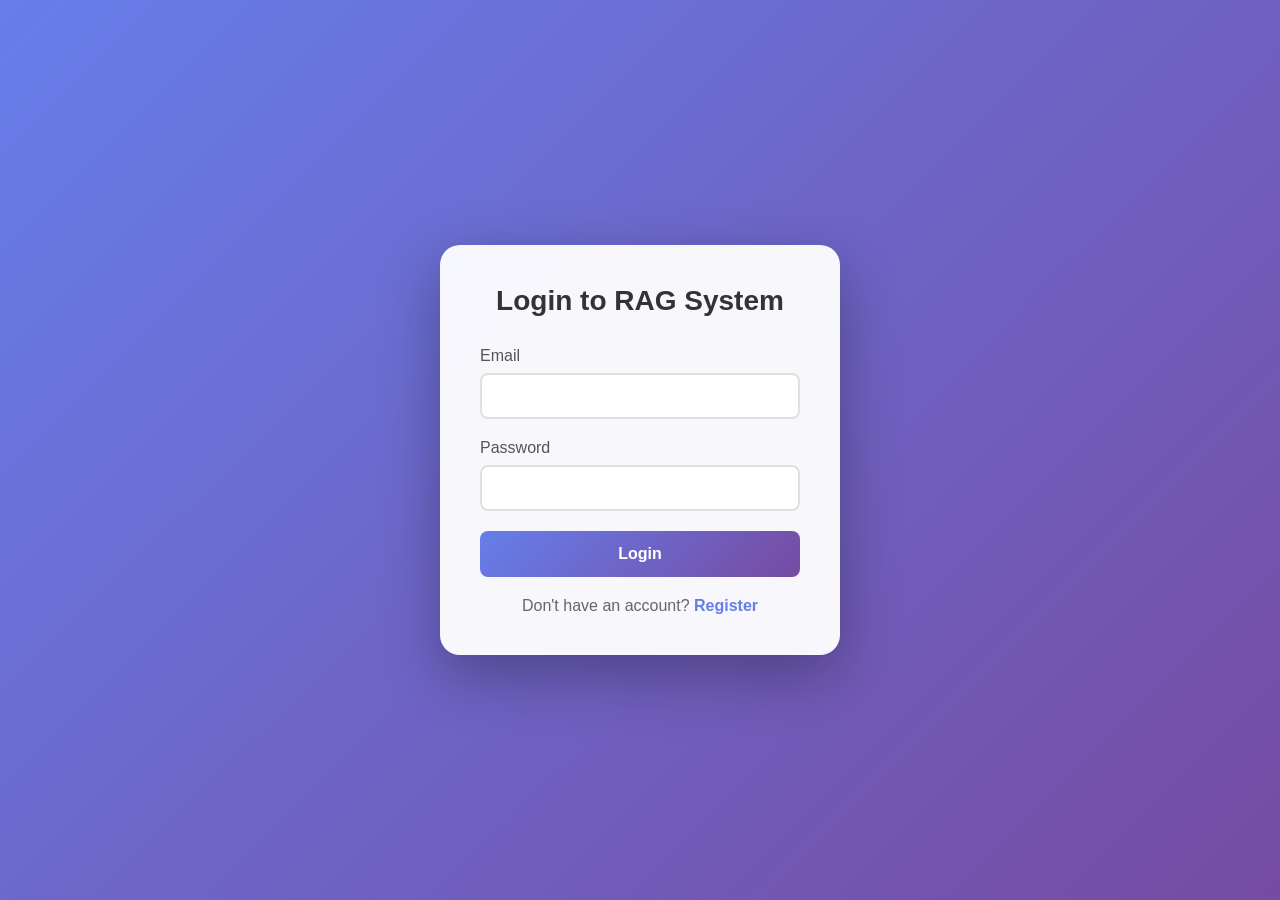
==== templates/login.html @ b16ab8b6 "Added Login functionality to current project" ====
<!DOCTYPE html>
<html lang="en">
<head>
    <meta charset="UTF-8">
    <meta name="viewport" content="width=device-width, initial-scale=1.0">
    <title>Login - RAG System</title>
    <style>
        * {
            margin: 0;
            padding: 0;
            box-sizing: border-box;
        }

        body {
            font-family: 'Segoe UI', Tahoma, Geneva, Verdana, sans-serif;
            background: linear-gradient(135deg, #667eea 0%, #764ba2 100%);
            min-height: 100vh;
            display: flex;
            justify-content: center;
            align-items: center;
        }

        .container {
            background: rgba(255, 255, 255, 0.95);
            padding: 40px;
            border-radius: 20px;
            box-shadow: 0 20px 60px rgba(0, 0, 0, 0.3);
            width: 100%;
            max-width: 400px;
        }

        h2 {
            text-align: center;
            color: #333;
            margin-bottom: 30px;
            font-size: 28px;
        }

        .form-group {
            margin-bottom: 20px;
        }

        label {
            display: block;
            margin-bottom: 8px;
            color: #555;
            font-weight: 500;
        }

        input {
            width: 100%;
            padding: 12px;
            border: 2px solid #e0e0e0;
            border-radius: 8px;
            font-size: 16px;
            transition: border-color 0.3s;
        }

        input:focus {
            outline: none;
            border-color: #667eea;
        }

        button {
            width: 100%;
            padding: 14px;
            background: linear-gradient(135deg, #667eea 0%, #764ba2 100%);
            color: white;
            border: none;
            border-radius: 8px;
            font-size: 16px;
            font-weight: 600;
            cursor: pointer;
            transition: transform 0.2s;
        }

        button:hover {
            transform: translateY(-2px);
        }

        button:active {
            transform: translateY(0);
        }

        button:disabled {
            opacity: 0.6;
            cursor: not-allowed;
            transform: none;
        }

        .toggle-form {
            text-align: center;
            margin-top: 20px;
            color: #666;
        }

        .toggle-form a {
            color: #667eea;
            text-decoration: none;
            font-weight: 600;
            cursor: pointer;
        }

        .toggle-form a:hover {
            text-decoration: underline;
        }

        .error {
            background: #fee;
            color: #c33;
            padding: 12px;
            border-radius: 8px;
            margin-bottom: 20px;
            display: none;
        }

        .success {
            background: #efe;
            color: #3c3;
            padding: 12px;
            border-radius: 8px;
            margin-bottom: 20px;
            display: none;
        }
    </style>
</head>
<body>
    <div class="container">
        <h2 id="formTitle">Login to RAG System</h2>
        
        <div class="error" id="errorMsg"></div>
        <div class="success" id="successMsg"></div>
        
        <form id="authForm">
            <div class="form-group">
                <label for="email">Email</label>
                <input type="email" id="email" required autocomplete="email">
            </div>
            
            <div class="form-group">
                <label for="password">Password</label>
                <input type="password" id="password" required autocomplete="current-password">
            </div>
            
            <button type="submit" id="submitBtn">Login</button>
        </form>
        
        <div class="toggle-form">
            <span>Don't have an account? <a id="toggleLink">Register</a></span>
        </div>
    </div>

    <script>
        let isLogin = true;
        const form = document.getElementById('authForm');
        const formTitle = document.getElementById('formTitle');
        const submitBtn = document.getElementById('submitBtn');
        const toggleLink = document.getElementById('toggleLink');
        const errorMsg = document.getElementById('errorMsg');
        const successMsg = document.getElementById('successMsg');
        const emailInput = document.getElementById('email');
        const passwordInput = document.getElementById('password');

        // Toggle between login and register
        toggleLink.addEventListener('click', (e) => {
            e.preventDefault();
            isLogin = !isLogin;
            
            if (isLogin) {
                formTitle.textContent = 'Login to RAG System';
                submitBtn.textContent = 'Login';
                document.querySelector('.toggle-form').innerHTML = 'Don\'t have an account? <a id="toggleLink">Register</a>';
                emailInput.setAttribute('autocomplete', 'email');
                passwordInput.setAttribute('autocomplete', 'current-password');
            } else {
                formTitle.textContent = 'Register for RAG System';
                submitBtn.textContent = 'Register';
                document.querySelector('.toggle-form').innerHTML = 'Already have an account? <a id="toggleLink">Login</a>';
                emailInput.setAttribute('autocomplete', 'email');
                passwordInput.setAttribute('autocomplete', 'new-password');
            }
            
            // Re-attach event listener to new toggle link
            document.getElementById('toggleLink').addEventListener('click', arguments.callee);
            
            // Clear messages
            errorMsg.style.display = 'none';
            successMsg.style.display = 'none';
            
            // Clear form
            form.reset();
        });

        // Handle form submission
        form.addEventListener('submit', async (e) => {
            e.preventDefault();
            
            const email = emailInput.value.trim();
            const password = passwordInput.value;
            
            // Validate inputs
            if (!email || !password) {
                showError('Please fill in all fields');
                return;
            }
            
            // Clear previous messages
            errorMsg.style.display = 'none';
            successMsg.style.display = 'none';
            
            // Disable submit button
            submitBtn.disabled = true;
            submitBtn.textContent = isLogin ? 'Logging in...' : 'Registering...';
            
            try {
                const endpoint = isLogin ? '/login' : '/register';
                const response = await fetch(endpoint, {
                    method: 'POST',
                    headers: {
                        'Content-Type': 'application/json'
                    },
                    body: JSON.stringify({ email, password })
                });
                
                const data = await response.json();
                
                if (response.ok) {
                    // Store user email in localStorage
                    localStorage.setItem('user_email', email);
                    
                    // Show success message
                    showSuccess(data.message || (isLogin ? 'Login successful!' : 'Registration successful!'));
                    
                    // Redirect to main page
                    setTimeout(() => {
                        window.location.href = '/';
                    }, 1000);
                } else {
                    showError(data.error || 'An error occurred. Please try again.');
                }
            } catch (error) {
                console.error('Auth error:', error);
                showError('Network error. Please check your connection and try again.');
            } finally {
                // Re-enable submit button
                submitBtn.disabled = false;
                submitBtn.textContent = isLogin ? 'Login' : 'Register';
            }
        });

        function showError(message) {
            errorMsg.textContent = message;
            errorMsg.style.display = 'block';
        }

        function showSuccess(message) {
            successMsg.textContent = message;
            successMsg.style.display = 'block';
        }

        // Check if user is already logged in
        window.addEventListener('DOMContentLoaded', () => {
            const userEmail = localStorage.getItem('user_email');
            if (userEmail) {
                // User is already logged in, redirect to main page
                window.location.href = '/';
            }
        });
    </script>
</body>
</html>
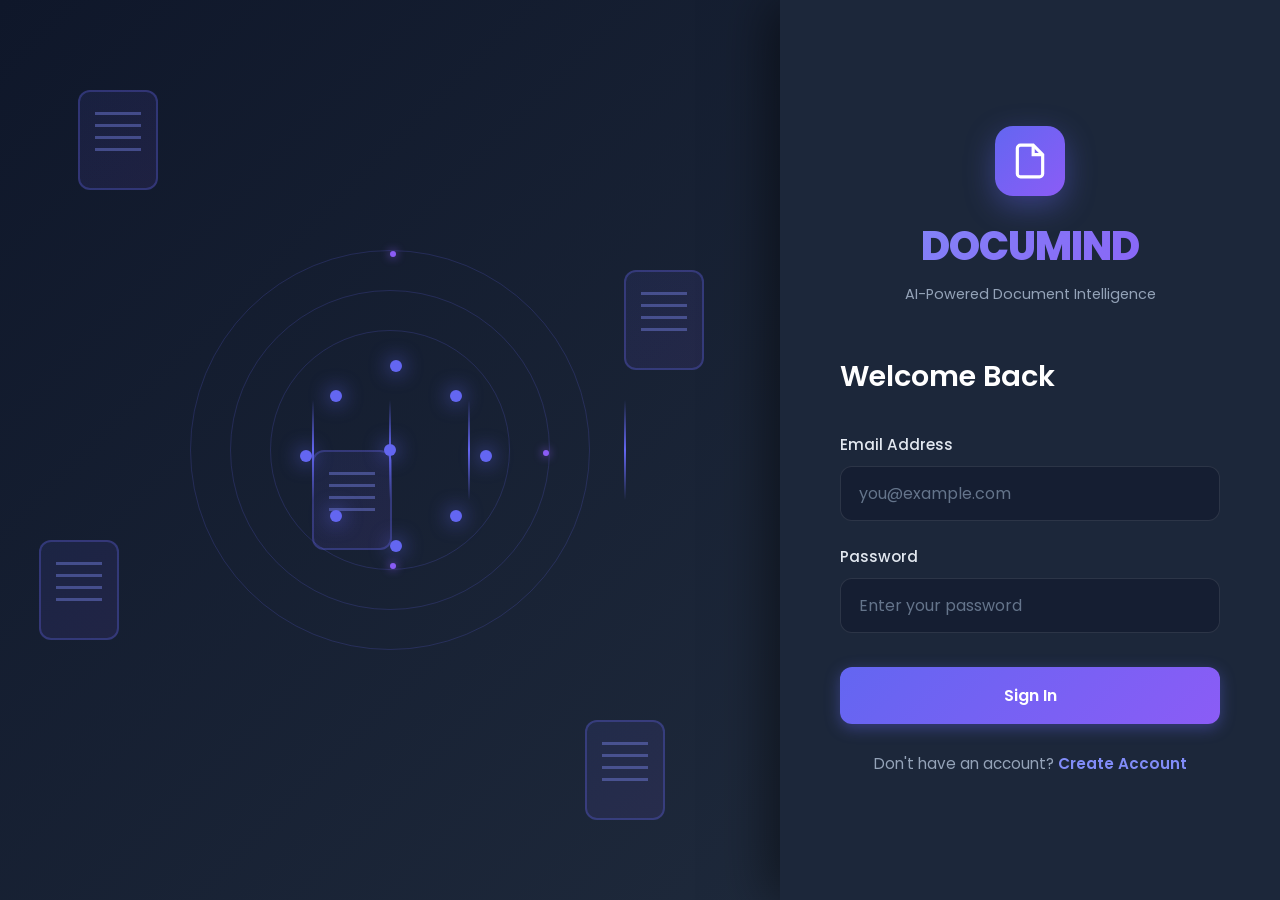
==== commit 328abcfb: "Updated CSS changes" ====
--- a/templates/login.html
+++ b/templates/login.html
@@ -3,269 +3,112 @@
 <head>
     <meta charset="UTF-8">
     <meta name="viewport" content="width=device-width, initial-scale=1.0">
-    <title>Login - RAG System</title>
-    <style>
-        * {
-            margin: 0;
-            padding: 0;
-            box-sizing: border-box;
-        }
-
-        body {
-            font-family: 'Segoe UI', Tahoma, Geneva, Verdana, sans-serif;
-            background: linear-gradient(135deg, #667eea 0%, #764ba2 100%);
-            min-height: 100vh;
-            display: flex;
-            justify-content: center;
-            align-items: center;
-        }
-
-        .container {
-            background: rgba(255, 255, 255, 0.95);
-            padding: 40px;
-            border-radius: 20px;
-            box-shadow: 0 20px 60px rgba(0, 0, 0, 0.3);
-            width: 100%;
-            max-width: 400px;
-        }
-
-        h2 {
-            text-align: center;
-            color: #333;
-            margin-bottom: 30px;
-            font-size: 28px;
-        }
-
-        .form-group {
-            margin-bottom: 20px;
-        }
-
-        label {
-            display: block;
-            margin-bottom: 8px;
-            color: #555;
-            font-weight: 500;
-        }
-
-        input {
-            width: 100%;
-            padding: 12px;
-            border: 2px solid #e0e0e0;
-            border-radius: 8px;
-            font-size: 16px;
-            transition: border-color 0.3s;
-        }
-
-        input:focus {
-            outline: none;
-            border-color: #667eea;
-        }
-
-        button {
-            width: 100%;
-            padding: 14px;
-            background: linear-gradient(135deg, #667eea 0%, #764ba2 100%);
-            color: white;
-            border: none;
-            border-radius: 8px;
-            font-size: 16px;
-            font-weight: 600;
-            cursor: pointer;
-            transition: transform 0.2s;
-        }
-
-        button:hover {
-            transform: translateY(-2px);
-        }
-
-        button:active {
-            transform: translateY(0);
-        }
-
-        button:disabled {
-            opacity: 0.6;
-            cursor: not-allowed;
-            transform: none;
-        }
-
-        .toggle-form {
-            text-align: center;
-            margin-top: 20px;
-            color: #666;
-        }
-
-        .toggle-form a {
-            color: #667eea;
-            text-decoration: none;
-            font-weight: 600;
-            cursor: pointer;
-        }
-
-        .toggle-form a:hover {
-            text-decoration: underline;
-        }
-
-        .error {
-            background: #fee;
-            color: #c33;
-            padding: 12px;
-            border-radius: 8px;
-            margin-bottom: 20px;
-            display: none;
-        }
-
-        .success {
-            background: #efe;
-            color: #3c3;
-            padding: 12px;
-            border-radius: 8px;
-            margin-bottom: 20px;
-            display: none;
-        }
-    </style>
+    <title>DocuMind - Login</title>
+    <link href="https://fonts.googleapis.com/css2?family=Poppins:wght@300;400;500;600;700;800&display=swap" rel="stylesheet">
+    <link rel="stylesheet" href="/static/login_style.css">
 </head>
 <body>
-    <div class="container">
-        <h2 id="formTitle">Login to RAG System</h2>
-        
-        <div class="error" id="errorMsg"></div>
-        <div class="success" id="successMsg"></div>
-        
-        <form id="authForm">
-            <div class="form-group">
-                <label for="email">Email</label>
-                <input type="email" id="email" required autocomplete="email">
+    <div class="left-section">
+        <div class="animation-container">
+            <div class="floating-docs">
+                <div class="doc-icon"></div>
+                <div class="doc-icon"></div>
+                <div class="doc-icon"></div>
+                <div class="doc-icon"></div>
+                <div class="doc-icon"></div>
             </div>
-            
-            <div class="form-group">
-                <label for="password">Password</label>
-                <input type="password" id="password" required autocomplete="current-password">
+
+            <div class="data-stream"></div>
+            <div class="data-stream"></div>
+            <div class="data-stream"></div>
+            <div class="data-stream"></div>
+
+            <div class="orbit-container">
+                <div class="orbit">
+                    <div class="particle"></div>
+                </div>
+                <div class="orbit">
+                    <div class="particle"></div>
+                </div>
+                <div class="orbit">
+                    <div class="particle"></div>
+                </div>
             </div>
-            
-            <button type="submit" id="submitBtn">Login</button>
-        </form>
-        
-        <div class="toggle-form">
-            <span>Don't have an account? <a id="toggleLink">Register</a></span>
+
+            <div class="ai-core">
+                <div class="neural-network">
+                    <div class="node"></div>
+                    <div class="node"></div>
+                    <div class="node"></div>
+                    <div class="node"></div>
+                    <div class="node"></div>
+                    <div class="node"></div>
+                    <div class="node"></div>
+                    <div class="node"></div>
+                    <div class="node"></div>
+                </div>
+            </div>
         </div>
     </div>
 
-    <script>
-        let isLogin = true;
-        const form = document.getElementById('authForm');
-        const formTitle = document.getElementById('formTitle');
-        const submitBtn = document.getElementById('submitBtn');
-        const toggleLink = document.getElementById('toggleLink');
-        const errorMsg = document.getElementById('errorMsg');
-        const successMsg = document.getElementById('successMsg');
-        const emailInput = document.getElementById('email');
-        const passwordInput = document.getElementById('password');
+    <div class="right-section">
+        <div class="login-container">
+            <div class="logo-section">
+                <div class="logo-icon">
+                    <svg viewBox="0 0 24 24" fill="none" stroke="currentColor" stroke-width="2">
+                        <path d="M14 2H6a2 2 0 0 0-2 2v16a2 2 0 0 0 2 2h12a2 2 0 0 0 2-2V8z"></path>
+                        <polyline points="14 2 14 8 20 8"></polyline>
+                    </svg>
+                </div>
+                <h1>DOCUMIND</h1>
+                <p class="subtitle">AI-Powered Document Intelligence</p>
+            </div>
+            
+            <h2 id="formTitle">Welcome Back</h2>
+            
+            <div class="error" id="errorMsg"></div>
+            <div class="success" id="successMsg"></div>
+            
+            <form id="authForm">
+                <div class="form-group">
+                    <label for="email">Email Address</label>
+                    <input type="email" id="email" placeholder="you@example.com" required autocomplete="email">
+                </div>
+                
+                <div class="form-group">
+                    <label for="password">Password</label>
+                    <input type="password" id="password" placeholder="Enter your password" required autocomplete="current-password">
+                </div>
+                
+                <button type="submit" id="submitBtn">Sign In</button>
+            </form>
+            
+            <div class="toggle-form">
+                <span>Don't have an account? <a id="toggleLink">Create Account</a></span>
+            </div>
+        </div>
+    </div>
 
-        // Toggle between login and register
-        toggleLink.addEventListener('click', (e) => {
-            e.preventDefault();
-            isLogin = !isLogin;
-            
-            if (isLogin) {
-                formTitle.textContent = 'Login to RAG System';
-                submitBtn.textContent = 'Login';
-                document.querySelector('.toggle-form').innerHTML = 'Don\'t have an account? <a id="toggleLink">Register</a>';
-                emailInput.setAttribute('autocomplete', 'email');
-                passwordInput.setAttribute('autocomplete', 'current-password');
-            } else {
-                formTitle.textContent = 'Register for RAG System';
-                submitBtn.textContent = 'Register';
-                document.querySelector('.toggle-form').innerHTML = 'Already have an account? <a id="toggleLink">Login</a>';
-                emailInput.setAttribute('autocomplete', 'email');
-                passwordInput.setAttribute('autocomplete', 'new-password');
-            }
-            
-            // Re-attach event listener to new toggle link
-            document.getElementById('toggleLink').addEventListener('click', arguments.callee);
-            
-            // Clear messages
-            errorMsg.style.display = 'none';
-            successMsg.style.display = 'none';
-            
-            // Clear form
-            form.reset();
-        });
+    <div class="loading-overlay" id="loadingOverlay">
+        <div class="loader">
+            <div class="document-loader">
+                <div class="doc-page"></div>
+                <div class="doc-page"></div>
+                <div class="doc-page"></div>
+            </div>
+            <div class="ai-brain">
+                <div class="brain-core"></div>
+                <div class="brain-wave"></div>
+                <div class="brain-wave"></div>
+                <div class="brain-wave"></div>
+            </div>
+        </div>
+        <p class="loading-text">Logging In</p>
+        <p class="loading-subtext">Securing your session...</p>
+    </div>
 
-        // Handle form submission
-        form.addEventListener('submit', async (e) => {
-            e.preventDefault();
-            
-            const email = emailInput.value.trim();
-            const password = passwordInput.value;
-            
-            // Validate inputs
-            if (!email || !password) {
-                showError('Please fill in all fields');
-                return;
-            }
-            
-            // Clear previous messages
-            errorMsg.style.display = 'none';
-            successMsg.style.display = 'none';
-            
-            // Disable submit button
-            submitBtn.disabled = true;
-            submitBtn.textContent = isLogin ? 'Logging in...' : 'Registering...';
-            
-            try {
-                const endpoint = isLogin ? '/login' : '/register';
-                const response = await fetch(endpoint, {
-                    method: 'POST',
-                    headers: {
-                        'Content-Type': 'application/json'
-                    },
-                    body: JSON.stringify({ email, password })
-                });
-                
-                const data = await response.json();
-                
-                if (response.ok) {
-                    // Store user email in localStorage
-                    localStorage.setItem('user_email', email);
-                    
-                    // Show success message
-                    showSuccess(data.message || (isLogin ? 'Login successful!' : 'Registration successful!'));
-                    
-                    // Redirect to main page
-                    setTimeout(() => {
-                        window.location.href = '/';
-                    }, 1000);
-                } else {
-                    showError(data.error || 'An error occurred. Please try again.');
-                }
-            } catch (error) {
-                console.error('Auth error:', error);
-                showError('Network error. Please check your connection and try again.');
-            } finally {
-                // Re-enable submit button
-                submitBtn.disabled = false;
-                submitBtn.textContent = isLogin ? 'Login' : 'Register';
-            }
-        });
-
-        function showError(message) {
-            errorMsg.textContent = message;
-            errorMsg.style.display = 'block';
-        }
-
-        function showSuccess(message) {
-            successMsg.textContent = message;
-            successMsg.style.display = 'block';
-        }
-
-        // Check if user is already logged in
-        window.addEventListener('DOMContentLoaded', () => {
-            const userEmail = localStorage.getItem('user_email');
-            if (userEmail) {
-                // User is already logged in, redirect to main page
-                window.location.href = '/';
-            }
-        });
-    </script>
+    
+    <script src="/static/script_login.js"></script>
+    
 </body>
 </html>
--- a/static/login_style.css
+++ b/static/login_style.css
@@ -0,0 +1,579 @@
+* {
+            margin: 0;
+            padding: 0;
+            box-sizing: border-box;
+        }
+
+        body {
+            font-family: 'Poppins', sans-serif;
+            background: #0f172a;
+            min-height: 100vh;
+            display: flex;
+            overflow: hidden;
+        }
+
+        .left-section {
+            flex: 1;
+            background: linear-gradient(135deg, #0f172a 0%, #1e293b 100%);
+            display: flex;
+            align-items: center;
+            justify-content: center;
+            position: relative;
+            overflow: hidden;
+        }
+
+        .animation-container {
+            position: relative;
+            width: 100%;
+            height: 100%;
+            display: flex;
+            align-items: center;
+            justify-content: center;
+        }
+
+        /* Floating Documents Animation */
+        .floating-docs {
+            position: absolute;
+            width: 100%;
+            height: 100%;
+        }
+
+        .doc-icon {
+            position: absolute;
+            width: 80px;
+            height: 100px;
+            background: linear-gradient(135deg, rgba(99, 102, 241, 0.1), rgba(139, 92, 246, 0.1));
+            border: 2px solid rgba(99, 102, 241, 0.3);
+            border-radius: 12px;
+            animation: float 15s infinite ease-in-out;
+        }
+
+        .doc-icon::before {
+            content: '';
+            position: absolute;
+            top: 20px;
+            left: 15px;
+            right: 15px;
+            height: 3px;
+            background: rgba(129, 140, 248, 0.4);
+            box-shadow: 0 12px 0 rgba(129, 140, 248, 0.4),
+                        0 24px 0 rgba(129, 140, 248, 0.4),
+                        0 36px 0 rgba(129, 140, 248, 0.4);
+        }
+
+        .doc-icon:nth-child(1) {
+            top: 10%;
+            left: 10%;
+            animation-delay: 0s;
+            animation-duration: 12s;
+        }
+
+        .doc-icon:nth-child(2) {
+            top: 60%;
+            left: 5%;
+            animation-delay: 2s;
+            animation-duration: 14s;
+        }
+
+        .doc-icon:nth-child(3) {
+            top: 30%;
+            left: 80%;
+            animation-delay: 4s;
+            animation-duration: 16s;
+        }
+
+        .doc-icon:nth-child(4) {
+            top: 80%;
+            left: 75%;
+            animation-delay: 1s;
+            animation-duration: 13s;
+        }
+
+        .doc-icon:nth-child(5) {
+            top: 50%;
+            left: 40%;
+            animation-delay: 3s;
+            animation-duration: 15s;
+        }
+
+        @keyframes float {
+            0%, 100% {
+                transform: translate(0, 0) rotate(0deg);
+                opacity: 0.3;
+            }
+            25% {
+                transform: translate(20px, -30px) rotate(5deg);
+                opacity: 0.6;
+            }
+            50% {
+                transform: translate(-15px, -60px) rotate(-5deg);
+                opacity: 0.4;
+            }
+            75% {
+                transform: translate(30px, -30px) rotate(3deg);
+                opacity: 0.5;
+            }
+        }
+
+        /* Central AI Brain */
+        .ai-core {
+            position: relative;
+            width: 300px;
+            height: 300px;
+            z-index: 10;
+        }
+
+        .neural-network {
+            position: absolute;
+            width: 100%;
+            height: 100%;
+        }
+
+        .node {
+            position: absolute;
+            width: 12px;
+            height: 12px;
+            background: #6366f1;
+            border-radius: 50%;
+            box-shadow: 0 0 20px #6366f1;
+            animation: pulse 2s ease-in-out infinite;
+        }
+
+        .node:nth-child(1) { top: 50%; left: 50%; transform: translate(-50%, -50%); }
+        .node:nth-child(2) { top: 20%; left: 50%; animation-delay: 0.2s; }
+        .node:nth-child(3) { top: 80%; left: 50%; animation-delay: 0.4s; }
+        .node:nth-child(4) { top: 50%; left: 20%; animation-delay: 0.6s; }
+        .node:nth-child(5) { top: 50%; left: 80%; animation-delay: 0.8s; }
+        .node:nth-child(6) { top: 30%; left: 30%; animation-delay: 1s; }
+        .node:nth-child(7) { top: 70%; left: 70%; animation-delay: 1.2s; }
+        .node:nth-child(8) { top: 30%; left: 70%; animation-delay: 1.4s; }
+        .node:nth-child(9) { top: 70%; left: 30%; animation-delay: 1.6s; }
+
+        @keyframes pulse {
+            0%, 100% {
+                transform: scale(1);
+                box-shadow: 0 0 20px #6366f1;
+            }
+            50% {
+                transform: scale(1.5);
+                box-shadow: 0 0 40px #6366f1;
+            }
+        }
+
+        .connection-line {
+            position: absolute;
+            height: 2px;
+            background: linear-gradient(90deg, transparent, #8b5cf6, transparent);
+            transform-origin: left center;
+            opacity: 0;
+            animation: connectionPulse 3s ease-in-out infinite;
+        }
+
+        @keyframes connectionPulse {
+            0%, 100% { opacity: 0; }
+            50% { opacity: 0.6; }
+        }
+
+        /* Orbiting Particles */
+        .orbit-container {
+            position: absolute;
+            width: 400px;
+            height: 400px;
+            top: 50%;
+            left: 50%;
+            transform: translate(-50%, -50%);
+        }
+
+        .orbit {
+            position: absolute;
+            width: 100%;
+            height: 100%;
+            border: 1px solid rgba(99, 102, 241, 0.2);
+            border-radius: 50%;
+            animation: rotate 20s linear infinite;
+        }
+
+        .orbit:nth-child(2) {
+            width: 80%;
+            height: 80%;
+            top: 10%;
+            left: 10%;
+            animation-duration: 15s;
+            animation-direction: reverse;
+        }
+
+        .orbit:nth-child(3) {
+            width: 60%;
+            height: 60%;
+            top: 20%;
+            left: 20%;
+            animation-duration: 25s;
+        }
+
+        @keyframes rotate {
+            from { transform: rotate(0deg); }
+            to { transform: rotate(360deg); }
+        }
+
+        .particle {
+            position: absolute;
+            width: 6px;
+            height: 6px;
+            background: #8b5cf6;
+            border-radius: 50%;
+            box-shadow: 0 0 10px #8b5cf6;
+        }
+
+        .orbit:nth-child(1) .particle { top: 0; left: 50%; }
+        .orbit:nth-child(2) .particle { top: 50%; right: 0; }
+        .orbit:nth-child(3) .particle { bottom: 0; left: 50%; }
+
+        /* Data Stream Effect */
+        .data-stream {
+            position: absolute;
+            width: 2px;
+            height: 100px;
+            background: linear-gradient(180deg, transparent, #6366f1, transparent);
+            animation: stream 3s linear infinite;
+        }
+
+        .data-stream:nth-child(1) { left: 20%; animation-delay: 0s; }
+        .data-stream:nth-child(2) { left: 40%; animation-delay: 0.5s; }
+        .data-stream:nth-child(3) { left: 60%; animation-delay: 1s; }
+        .data-stream:nth-child(4) { left: 80%; animation-delay: 1.5s; }
+
+        @keyframes stream {
+            0% {
+                top: -100px;
+                opacity: 0;
+            }
+            50% {
+                opacity: 1;
+            }
+            100% {
+                top: 100%;
+                opacity: 0;
+            }
+        }
+
+        .right-section {
+            width: 500px;
+            background: rgba(30, 41, 59, 0.95);
+            backdrop-filter: blur(20px);
+            display: flex;
+            align-items: center;
+            justify-content: center;
+            padding: 60px;
+            box-shadow: -10px 0 50px rgba(0, 0, 0, 0.5);
+        }
+
+        .login-container {
+            width: 100%;
+            max-width: 400px;
+        }
+
+        .logo-section {
+            text-align: center;
+            margin-bottom: 50px;
+        }
+
+        .logo-icon {
+            width: 70px;
+            height: 70px;
+            background: linear-gradient(135deg, #6366f1, #8b5cf6);
+            border-radius: 18px;
+            display: inline-flex;
+            align-items: center;
+            justify-content: center;
+            margin-bottom: 20px;
+            box-shadow: 0 10px 30px rgba(99, 102, 241, 0.4);
+        }
+
+        .logo-icon svg {
+            width: 38px;
+            height: 38px;
+            color: white;
+        }
+
+        h1 {
+            font-size: 2.5em;
+            font-weight: 800;
+            background: linear-gradient(135deg, #818cf8, #8b5cf6);
+            -webkit-background-clip: text;
+            -webkit-text-fill-color: transparent;
+            background-clip: text;
+            margin-bottom: 8px;
+            letter-spacing: -1px;
+        }
+
+        .subtitle {
+            color: #94a3b8;
+            font-size: 0.9em;
+            font-weight: 400;
+        }
+
+        h2 {
+            color: white;
+            margin-bottom: 35px;
+            font-size: 1.8em;
+            font-weight: 600;
+        }
+
+        .form-group {
+            margin-bottom: 24px;
+        }
+
+        label {
+            display: block;
+            margin-bottom: 10px;
+            color: #e2e8f0;
+            font-weight: 500;
+            font-size: 0.95em;
+        }
+
+        input {
+            width: 100%;
+            padding: 14px 18px;
+            background: rgba(15, 23, 42, 0.5);
+            border: 1px solid rgba(255, 255, 255, 0.1);
+            border-radius: 12px;
+            font-size: 16px;
+            color: white;
+            transition: all 0.3s;
+            font-family: 'Poppins', sans-serif;
+        }
+
+        input::placeholder {
+            color: #64748b;
+        }
+
+        input:focus {
+            outline: none;
+            border-color: #6366f1;
+            box-shadow: 0 0 0 3px rgba(99, 102, 241, 0.1);
+            background: rgba(15, 23, 42, 0.7);
+        }
+
+        button {
+            width: 100%;
+            padding: 16px;
+            background: linear-gradient(135deg, #6366f1 0%, #8b5cf6 100%);
+            color: white;
+            border: none;
+            border-radius: 12px;
+            font-size: 16px;
+            font-weight: 600;
+            cursor: pointer;
+            transition: all 0.3s;
+            margin-top: 10px;
+            box-shadow: 0 4px 15px rgba(99, 102, 241, 0.4);
+            font-family: 'Poppins', sans-serif;
+        }
+
+        button:hover:not(:disabled) {
+            transform: translateY(-2px);
+            box-shadow: 0 6px 20px rgba(99, 102, 241, 0.5);
+        }
+
+        button:disabled {
+            opacity: 0.6;
+            cursor: not-allowed;
+        }
+
+        .toggle-form {
+            text-align: center;
+            margin-top: 28px;
+            color: #94a3b8;
+            font-size: 0.95em;
+        }
+
+        .toggle-form a {
+            color: #818cf8;
+            text-decoration: none;
+            font-weight: 600;
+            cursor: pointer;
+        }
+
+        .toggle-form a:hover {
+            color: #a5b4fc;
+            text-decoration: underline;
+        }
+
+        .error {
+            background: rgba(239, 68, 68, 0.1);
+            border: 1px solid #ef4444;
+            color: #fca5a5;
+            padding: 14px;
+            border-radius: 12px;
+            margin-bottom: 24px;
+            display: none;
+            font-size: 0.95em;
+        }
+
+        .success {
+            background: rgba(16, 185, 129, 0.1);
+            border: 1px solid #10b981;
+            color: #6ee7b7;
+            padding: 14px;
+            border-radius: 12px;
+            margin-bottom: 24px;
+            display: none;
+            font-size: 0.95em;
+        }
+
+        .loading-overlay {
+            position: fixed;
+            top: 0;
+            left: 0;
+            width: 100%;
+            height: 100%;
+            background: rgba(15, 23, 42, 0.95);
+            backdrop-filter: blur(10px);
+            display: none;
+            align-items: center;
+            justify-content: center;
+            flex-direction: column;
+            z-index: 1000;
+        }
+
+        .loader {
+            width: 150px;
+            height: 150px;
+            position: relative;
+            margin-bottom: 40px;
+        }
+
+        .document-loader {
+            position: absolute;
+            width: 100%;
+            height: 100%;
+        }
+
+        .doc-page {
+            position: absolute;
+            width: 80px;
+            height: 100px;
+            background: linear-gradient(135deg, rgba(99, 102, 241, 0.1), rgba(139, 92, 246, 0.1));
+            border: 2px solid #6366f1;
+            border-radius: 8px;
+            top: 50%;
+            left: 50%;
+            transform-origin: center;
+        }
+
+        .doc-page::before {
+            content: '';
+            position: absolute;
+            top: 15px;
+            left: 10px;
+            right: 10px;
+            height: 2px;
+            background: #818cf8;
+            opacity: 0.5;
+            box-shadow: 0 8px 0 #818cf8, 0 16px 0 #818cf8, 0 24px 0 #818cf8;
+        }
+
+        .doc-page:nth-child(1) {
+            animation: rotateDoc1 3s cubic-bezier(0.645, 0.045, 0.355, 1) infinite;
+            z-index: 3;
+        }
+
+        .doc-page:nth-child(2) {
+            animation: rotateDoc2 3s cubic-bezier(0.645, 0.045, 0.355, 1) infinite;
+            z-index: 2;
+            opacity: 0.7;
+        }
+
+        .doc-page:nth-child(3) {
+            animation: rotateDoc3 3s cubic-bezier(0.645, 0.045, 0.355, 1) infinite;
+            z-index: 1;
+            opacity: 0.4;
+        }
+
+        @keyframes rotateDoc1 {
+            0%, 100% { transform: translate(-50%, -50%) rotate(0deg) translateY(0px); }
+            33% { transform: translate(-50%, -50%) rotate(120deg) translateY(-20px); }
+            66% { transform: translate(-50%, -50%) rotate(240deg) translateY(-20px); }
+        }
+
+        @keyframes rotateDoc2 {
+            0%, 100% { transform: translate(-50%, -50%) rotate(120deg) translateY(0px); }
+            33% { transform: translate(-50%, -50%) rotate(240deg) translateY(-20px); }
+            66% { transform: translate(-50%, -50%) rotate(360deg) translateY(-20px); }
+        }
+
+        @keyframes rotateDoc3 {
+            0%, 100% { transform: translate(-50%, -50%) rotate(240deg) translateY(0px); }
+            33% { transform: translate(-50%, -50%) rotate(360deg) translateY(-20px); }
+            66% { transform: translate(-50%, -50%) rotate(480deg) translateY(-20px); }
+        }
+
+        .ai-brain {
+            position: absolute;
+            width: 60px;
+            height: 60px;
+            top: 50%;
+            left: 50%;
+            transform: translate(-50%, -50%);
+            z-index: 4;
+        }
+
+        .brain-core {
+            position: absolute;
+            width: 100%;
+            height: 100%;
+            border: 3px solid #8b5cf6;
+            border-radius: 50%;
+            animation: brainPulse 2s ease-in-out infinite;
+        }
+
+        .brain-wave {
+            position: absolute;
+            width: 100%;
+            height: 100%;
+            border: 2px solid #818cf8;
+            border-radius: 50%;
+            opacity: 0;
+            animation: brainWave 2s ease-out infinite;
+        }
+
+        .brain-wave:nth-child(2) { animation-delay: 0.5s; }
+        .brain-wave:nth-child(3) { animation-delay: 1s; }
+
+        @keyframes brainPulse {
+            0%, 100% { transform: scale(1); opacity: 1; }
+            50% { transform: scale(1.1); opacity: 0.8; }
+        }
+
+        @keyframes brainWave {
+            0% { transform: scale(0.8); opacity: 0; }
+            50% { opacity: 0.5; }
+            100% { transform: scale(1.5); opacity: 0; }
+        }
+
+        .loading-text {
+            font-size: 1.3em;
+            font-weight: 600;
+            color: #818cf8;
+            animation: textPulse 1.5s ease-in-out infinite;
+        }
+
+        .loading-subtext {
+            margin-top: 10px;
+            font-size: 0.95em;
+            color: #64748b;
+        }
+
+        @keyframes textPulse {
+            0%, 100% { opacity: 1; }
+            50% { opacity: 0.6; }
+        }
+
+        @media (max-width: 1024px) {
+            .left-section {
+                display: none;
+            }
+            .right-section {
+                width: 100%;
+            }
+        }
